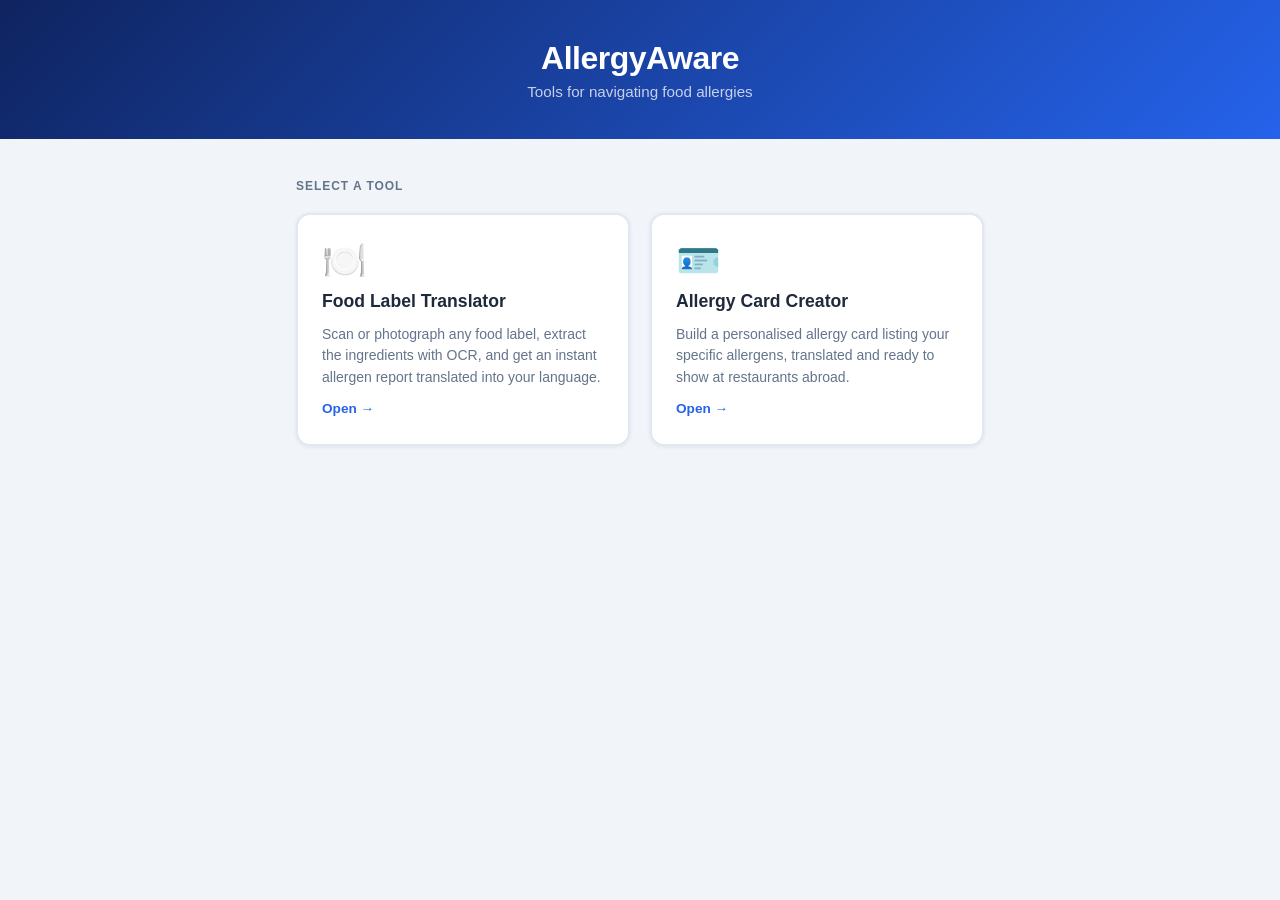
==== index.html @ 2b4d93b6 "Updated layout, added allergy card" ====
<!DOCTYPE html>
<html lang="en">
<head>
  <meta charset="UTF-8">
  <meta name="viewport" content="width=device-width, initial-scale=1.0">
  <title>AllergyAware</title>
  <style>
    *, *::before, *::after { box-sizing: border-box; margin: 0; padding: 0; }

    :root {
      --primary: #2563eb;
      --primary-dark: #1d4ed8;
      --bg: #f1f5f9;
      --card: #ffffff;
      --text: #1e293b;
      --muted: #64748b;
      --border: #e2e8f0;
      --radius: 14px;
    }

    body {
      font-family: -apple-system, BlinkMacSystemFont, 'Segoe UI', Roboto, sans-serif;
      background: var(--bg);
      color: var(--text);
      min-height: 100vh;
    }

    header {
      background: linear-gradient(135deg, #0f2460 0%, #2563eb 100%);
      color: #fff;
      padding: 2.5rem 1rem 2.4rem;
      text-align: center;
    }
    header h1 { font-size: 2rem; font-weight: 800; letter-spacing: -0.5px; }
    header p  { opacity: .75; font-size: .95rem; margin-top: .4rem; }

    .container {
      max-width: 720px;
      margin: 0 auto;
      padding: 2.5rem 1rem 4rem;
    }

    .section-title {
      font-size: .75rem;
      font-weight: 800;
      text-transform: uppercase;
      letter-spacing: .08em;
      color: var(--muted);
      margin-bottom: 1.25rem;
    }

    .tool-grid {
      display: grid;
      grid-template-columns: repeat(auto-fill, minmax(280px, 1fr));
      gap: 1.25rem;
    }

    .tool-card {
      background: var(--card);
      border-radius: var(--radius);
      border: 2px solid var(--border);
      padding: 1.75rem 1.5rem;
      text-decoration: none;
      color: var(--text);
      display: flex;
      flex-direction: column;
      gap: .75rem;
      transition: border-color .15s, box-shadow .15s, transform .1s;
      box-shadow: 0 1px 4px rgba(0,0,0,.07);
      cursor: pointer;
    }
    .tool-card:hover {
      border-color: var(--primary);
      box-shadow: 0 4px 16px rgba(37,99,235,.15);
      transform: translateY(-2px);
    }
    .tool-card.disabled {
      cursor: default;
      opacity: .72;
    }
    .tool-card.disabled:hover {
      border-color: var(--border);
      box-shadow: 0 1px 4px rgba(0,0,0,.07);
      transform: none;
    }

    .tool-icon {
      font-size: 2.25rem;
      line-height: 1;
    }

    .tool-header {
      display: flex;
      align-items: center;
      justify-content: space-between;
      gap: .5rem;
    }

    .tool-name {
      font-size: 1.1rem;
      font-weight: 700;
    }

    .tool-desc {
      font-size: .875rem;
      color: var(--muted);
      line-height: 1.55;
    }

    .badge-soon {
      font-size: .68rem;
      font-weight: 700;
      text-transform: uppercase;
      letter-spacing: .06em;
      background: #f1f5f9;
      color: var(--muted);
      border: 1.5px solid var(--border);
      border-radius: 999px;
      padding: .2rem .6rem;
      white-space: nowrap;
    }

    .tool-arrow {
      margin-top: auto;
      font-size: .85rem;
      font-weight: 600;
      color: var(--primary);
      display: flex;
      align-items: center;
      gap: .3rem;
    }
    .tool-card.disabled .tool-arrow { color: var(--muted); }

    @media (max-width: 480px) {
      header h1 { font-size: 1.6rem; }
      .tool-grid { grid-template-columns: 1fr; }
    }
  </style>
</head>
<body>

<header>
  <h1>AllergyAware</h1>
  <p>Tools for navigating food allergies</p>
</header>

<div class="container">
  <p class="section-title">Select a tool</p>

  <div class="tool-grid">

    <a class="tool-card" href="translator.html">
      <div class="tool-icon">🍽️</div>
      <div class="tool-header">
        <span class="tool-name">Food Label Translator</span>
      </div>
      <p class="tool-desc">
        Scan or photograph any food label, extract the ingredients with OCR,
        and get an instant allergen report translated into your language.
      </p>
      <span class="tool-arrow">Open &rarr;</span>
    </a>

    <a class="tool-card" href="allergy-card.html">
      <div class="tool-icon">🪪</div>
      <div class="tool-header">
        <span class="tool-name">Allergy Card Creator</span>
      </div>
      <p class="tool-desc">
        Build a personalised allergy card listing your specific allergens,
        translated and ready to show at restaurants abroad.
      </p>
      <span class="tool-arrow">Open &rarr;</span>
    </a>

  </div>
</div>

</body>
</html>
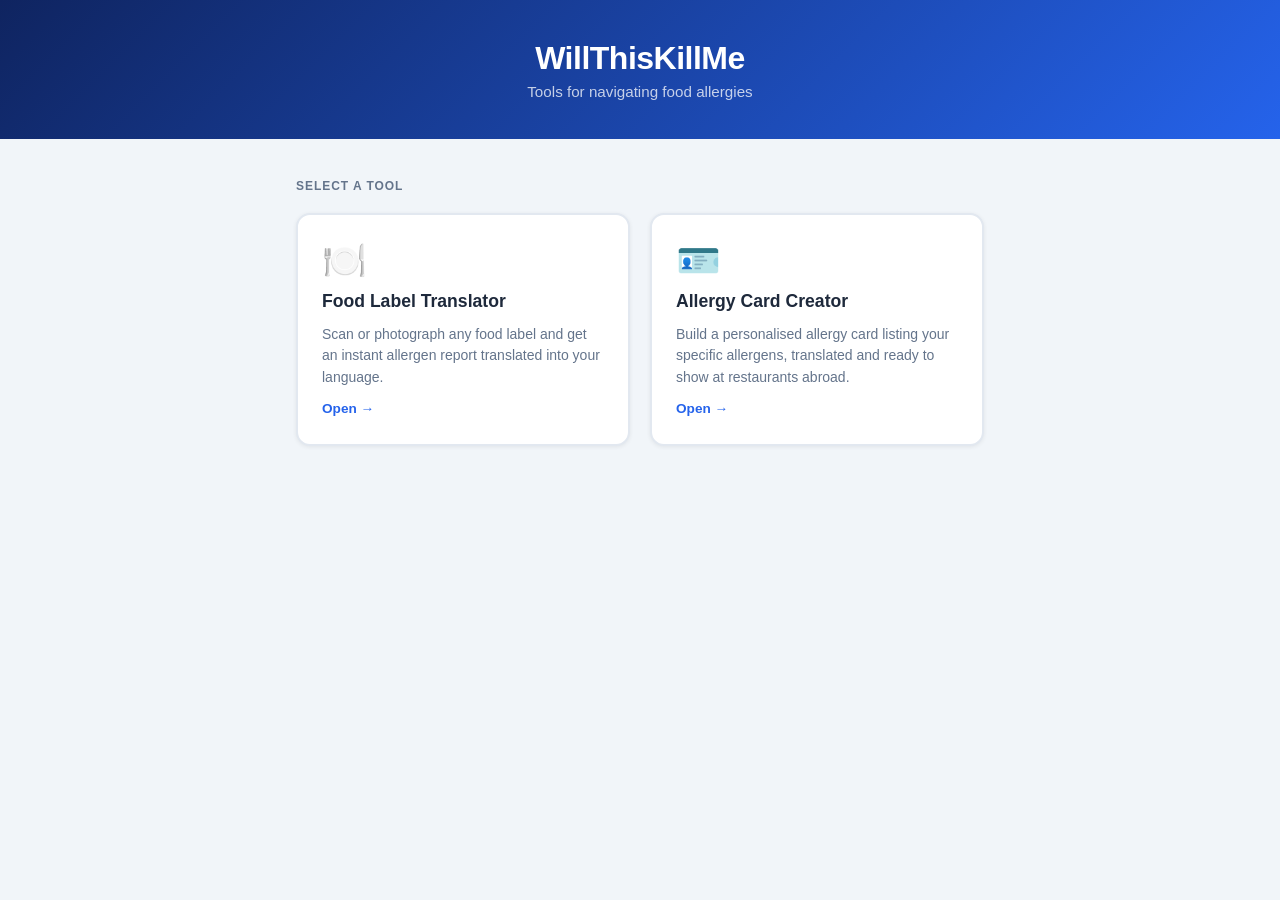
==== commit 1543bfea: "Fixed wording" ====
--- a/index.html
+++ b/index.html
@@ -3,7 +3,7 @@
 <head>
   <meta charset="UTF-8">
   <meta name="viewport" content="width=device-width, initial-scale=1.0">
-  <title>AllergyAware</title>
+  <title>WillThisKillMe</title>
   <style>
     *, *::before, *::after { box-sizing: border-box; margin: 0; padding: 0; }
 
@@ -140,7 +140,7 @@
 <body>
 
 <header>
-  <h1>AllergyAware</h1>
+  <h1>WillThisKillMe</h1>
   <p>Tools for navigating food allergies</p>
 </header>
 
@@ -155,7 +155,7 @@
         <span class="tool-name">Food Label Translator</span>
       </div>
       <p class="tool-desc">
-        Scan or photograph any food label, extract the ingredients with OCR,
+        Scan or photograph any food label 
         and get an instant allergen report translated into your language.
       </p>
       <span class="tool-arrow">Open &rarr;</span>
